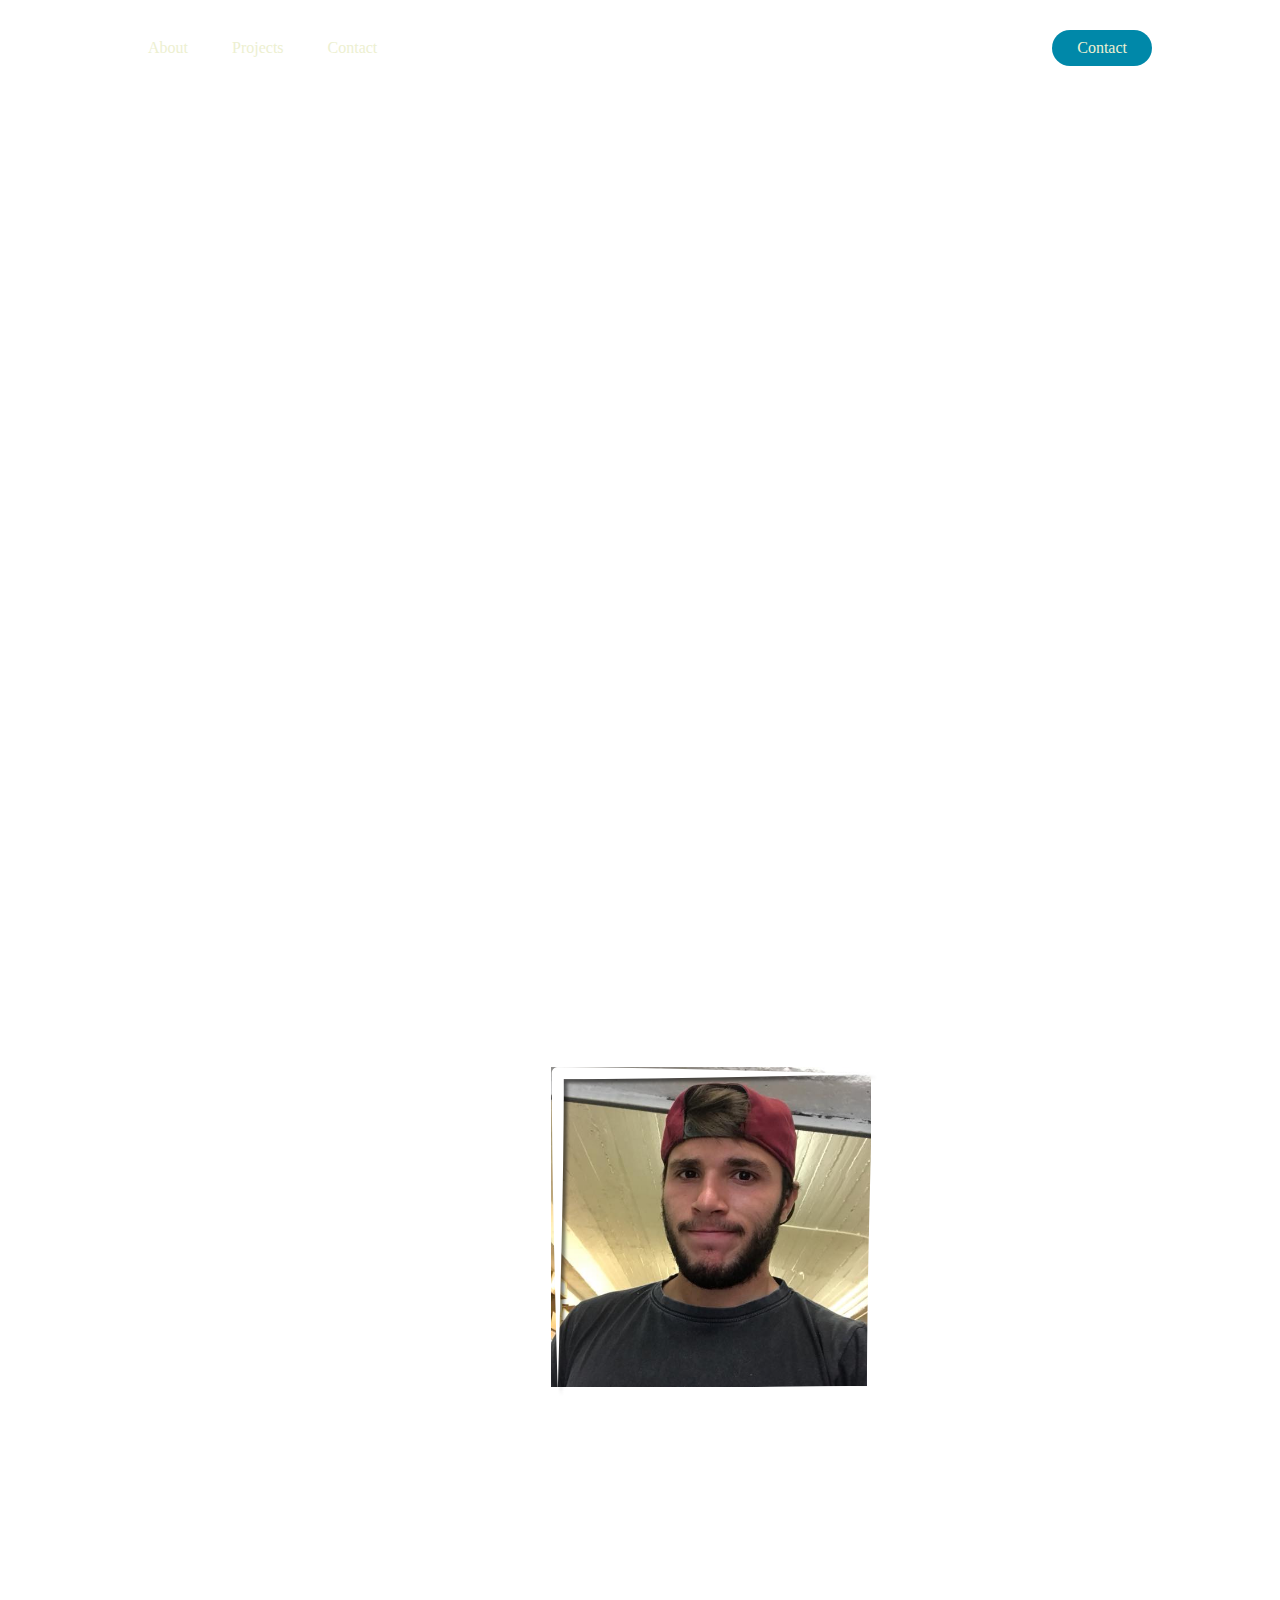
==== index.html @ 38c50eb5 "Rename main.html to index.html" ====
<!DOCTYPE html>
<html>

<head>

<title>Teixeira Claudio</title>
    <link href="main.css" rel="stylesheet" type="text/css">
</head>
<style>









</style>
<body>


     <header>
         <nav>
             <ul class="nav_links">
                 <li><a href="#about">About</a></li>
                 <li><a href="#">Projects</a></li>
                 <li><a href="#">Contact</a></li>
             </ul>

         </nav>
         <a class="cta" href="#"><button>Contact</button></a>
     </header>

     <div class="box"></div>


     <div class='console-container'>
            <span id='text'></span>
            <div class='console-underscore' id='console'>&#95;</div>
     </div>



    <div class="test">


        <h3> Teixeira Lopes Claudio</h3>
        <h3>I code for fun</h3>
        <p>I code stuff for fun. I mainly use Python as a programming language</p>

    </div>
        <div class="box2"></div>
     <div id="about">
    <div  class="about" >

        <h3>About me</h3>
        <p> Hi my name is Claudio i am a Physics undergrad student, i love to code and i like to share my projects to the world. My favorite programming language is Python.
        My key interesst are machine learning and cybersecurity and tech.</p>

        <img src="images/me.jpg" alt="Cinque Terre" width="320" height="320">
        <img src="images/border.png">



    </div></div>


















<script src="script.js"></script>
</body>

    <div class="box4"></div>

<footer>
  Hier ein paar Copyright Informationen oder stattdessen Informationen über den &lt;Artikel&gt;?
</footer>
---- main.css ----
@import url('https://fonts.google.com/specimen/Bebas+Neue?query=bebas');
@import url('https://fonts.googleapis.com/css?family=Khula:700#');
*


{

    margin:0;
    padding:0;
    box-sizing: border-box;
    font-family: 'Bebas Neue',sans serif;





}



html {
  scroll-behavior: smooth;
}



li, a, button{
    font-weight:500;
    font-size:16px;
    color:#edf0d1;
    text-decoration:none;


}

header{

display : flex;
align-items : center;

justify-content: space-between;

padding:30px 10%;

}





.nav_links{
    list-style:none;

}


.nav_links li{

    display: inline-block;
    padding: 0px 20px;

}

.nav_links li a{
 transition:all 0.3s ease 0s;

}



.nav_links li a:hover{
 color: #0088a9;

}

button{

    padding:9px 25px;
    background-color:rgba(0,136,169,1);
    border:none;
    border-radius:50px;
    cursor: pointer;
    transition:all 0.3s ease 0s;

}




button:hover{
background-color: rgba(0,136,169,0.8);
}


body{
color:white;
background-image: url("images/background.png") ;



background-size:cover;
background-position:top;







}


.box{
padding:120px;



}

.box2{
padding:200px;



}







.test{
align-items:center;
position: relative;
width:85%;
    left:15%;

}

.test h3{
opacity:0.9;
font-size:80px;





}



.test h2{
font-size:80px;

}


.test p{
font-size:20px;

}


.about{

    position:relative;
    width:85%;
    left:15%;
    align-items:center;

    height:500px;



}

.about h3{
position:relative;
padding:25px;
font-size:80px;
top:80px;
}

.about p{
position:relative;
top:80px;
width :25%;
}

.about img{
position : absolute;





left:33%;
top:20%;
}


.about img:hover{
transform: translateY(-20px);
transform: translateX(20px);

}

.box4{
padding :100px;

}

.hidden {
  opacity:0;
}
.console-container {

      width:25%;

      right:22.5%;

  font-size:22px;

  display:block;
  position:relative;
  color:white;


  margin:auto;
}
.console-underscore {
   display:inline-block;
  position:relative;

}










footer{
position:relative;
padding:50px;
}
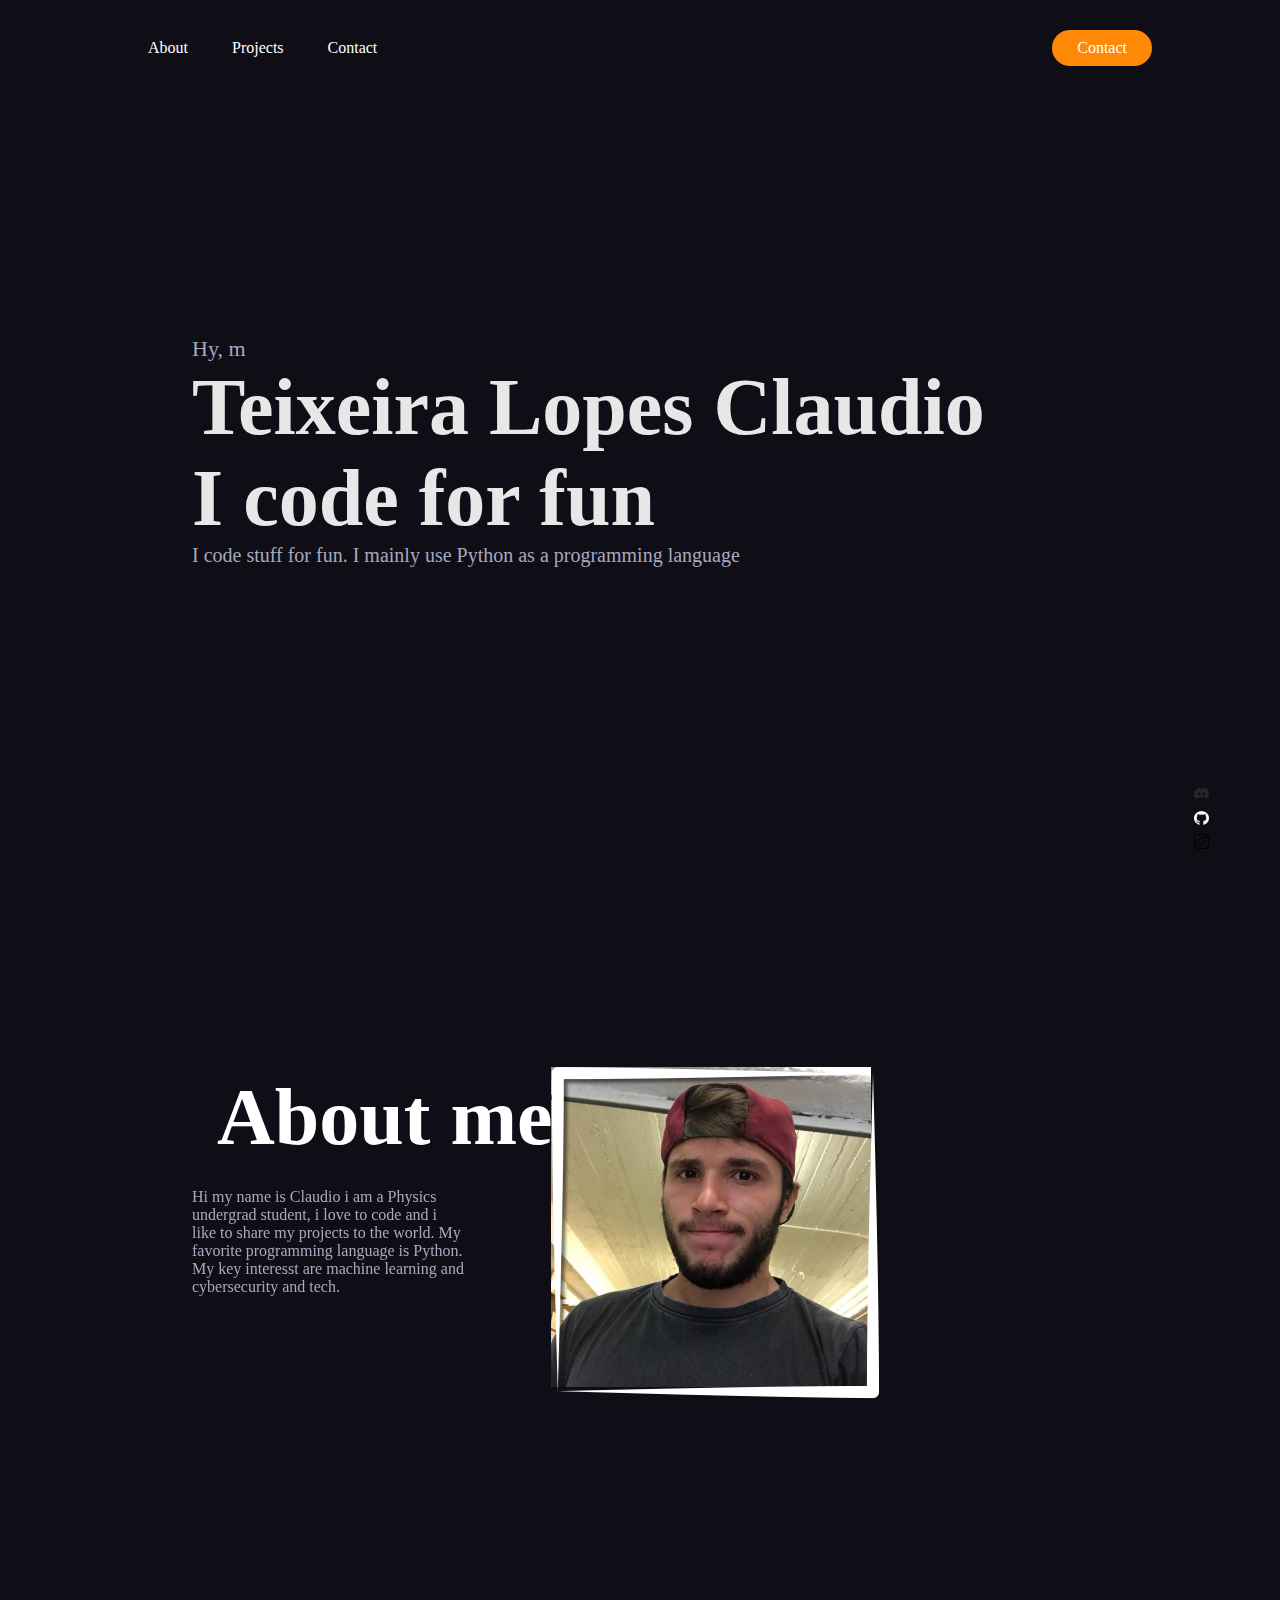
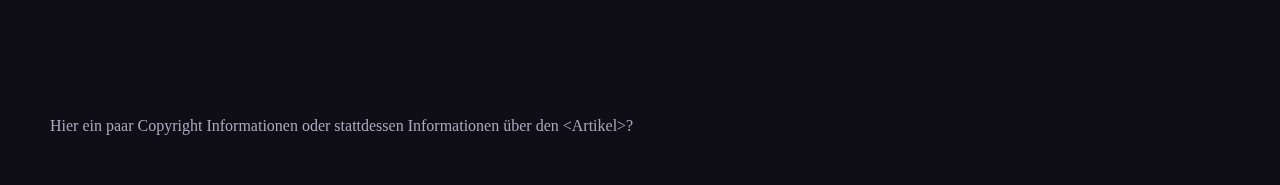
==== commit 26e0572b: "tested" ====
--- a/index.html
+++ b/index.html
@@ -18,7 +18,16 @@
 
 </style>
 <body>
+    <nav class="lol">
 
+
+    <li><img src="icons/discord.png"></li>
+        <li><img src="icons/github.png"></li>
+         <li><img src="icons/instagram.png"></li>
+
+
+
+    </nav>
 
      <header>
          <nav>
@@ -42,14 +51,16 @@
 
 
 
-    <div class="test">
+
+       <div class="test">
 
 
-        <h3> Teixeira Lopes Claudio</h3>
-        <h3>I code for fun</h3>
-        <p>I code stuff for fun. I mainly use Python as a programming language</p>
+            <h3> Teixeira Lopes Claudio</h3>
+             <h3>I code for fun</h3>
+         <p>I code stuff for fun. I mainly use Python as a programming language</p>
+       </div>
 
-    </div>
+
         <div class="box2"></div>
      <div id="about">
     <div  class="about" >
@@ -89,4 +100,4 @@
 
 <footer>
   Hier ein paar Copyright Informationen oder stattdessen Informationen über den &lt;Artikel&gt;?
-</footer>
+</footer>--- a/main.css
+++ b/main.css
@@ -1,6 +1,14 @@
 @import url('https://fonts.google.com/specimen/Bebas+Neue?query=bebas');
 @import url('https://fonts.googleapis.com/css?family=Khula:700#');
 *
+
+
+
+
+
+
+
+
 
 
 {
@@ -18,9 +26,24 @@
 
 
 
+
+
+
+
+
 html {
   scroll-behavior: smooth;
 }
+
+
+
+
+
+
+
+
+
+
 
 
 
@@ -46,9 +69,34 @@
 
 
 
+.lol{
+position: fixed;
+width: 10%;
+bottom:5%;
+right:0px;
+list-style:none;
+align-items: center;
+}
+
+.lol li{
+
+display: inline-block;
+    padding: 0px 40px;
+
+}
+
+
+
+.lol li img{
+padding:5%;
+width: 40%;
+height: 40%;
+}
+
 
 
 .nav_links{
+
     list-style:none;
 
 }
@@ -62,6 +110,7 @@
 }
 
 .nav_links li a{
+color:#fffffe;
  transition:all 0.3s ease 0s;
 
 }
@@ -74,9 +123,9 @@
 }
 
 button{
-
+    color:#fffffe;
     padding:9px 25px;
-    background-color:rgba(0,136,169,1);
+    background-color:#ff8906;
     border:none;
     border-radius:50px;
     cursor: pointer;
@@ -84,7 +133,9 @@
 
 }
 
-
+h3{
+color:white;
+}
 
 
 button:hover{
@@ -92,9 +143,14 @@
 }
 
 
+
+
+
+
 body{
-color:white;
-background-image: url("images/background.png") ;
+color:#a7a9be;
+background-color: #0f0e17 ;
+
 
 
 
@@ -224,7 +280,7 @@
 
   display:block;
   position:relative;
-  color:white;
+
 
 
   margin:auto;
@@ -248,3 +304,22 @@
 position:relative;
 padding:50px;
 }
+
+::-webkit-scrollbar {
+    width: 8px;
+}
+
+::-webkit-scrollbar-track {
+    background: rgb(15,12,41);
+background: linear-gradient(90deg, rgba(15,12,41,1) 0%, rgba(48,43,99,1) 50%, rgba(36,36,62,1) 100%);
+
+}
+
+::-webkit-scrollbar-thumb {
+background: #a7a9be;
+
+
+    border:none;
+    border-radius:80px;
+
+}
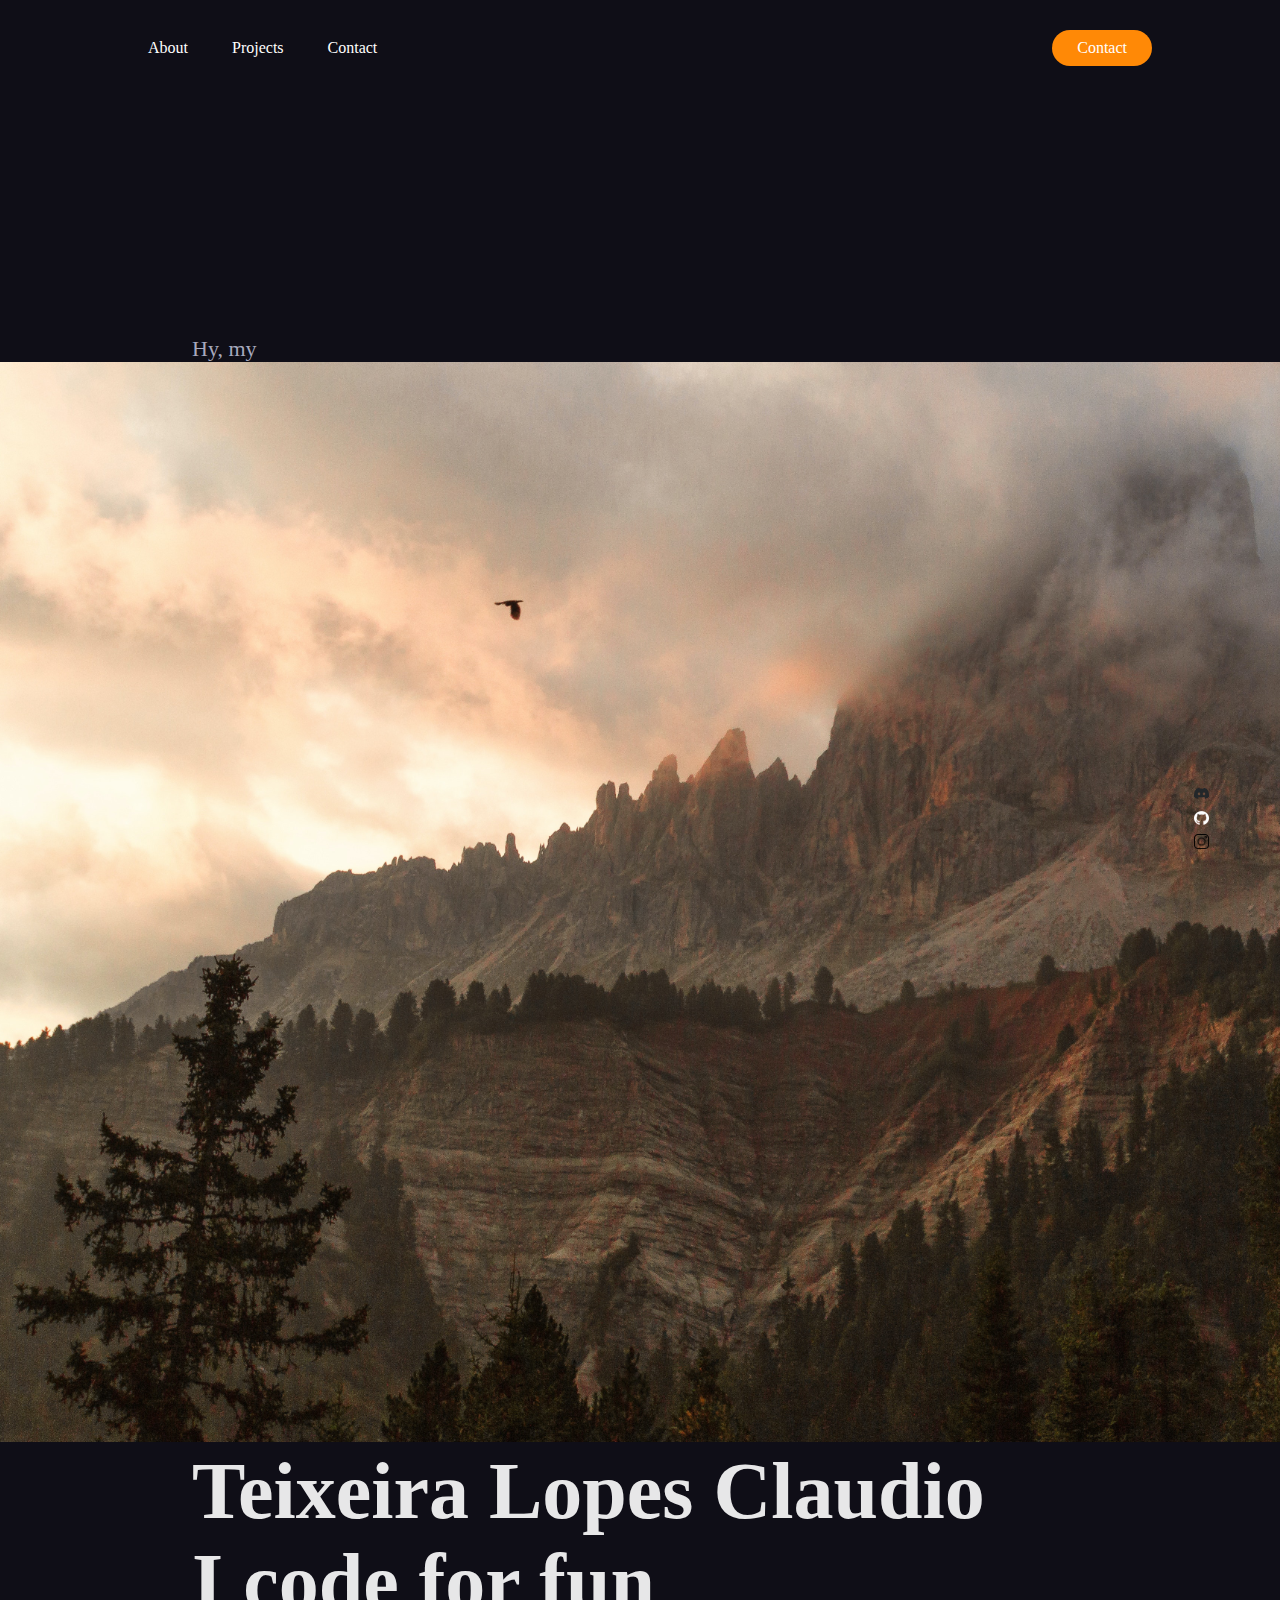
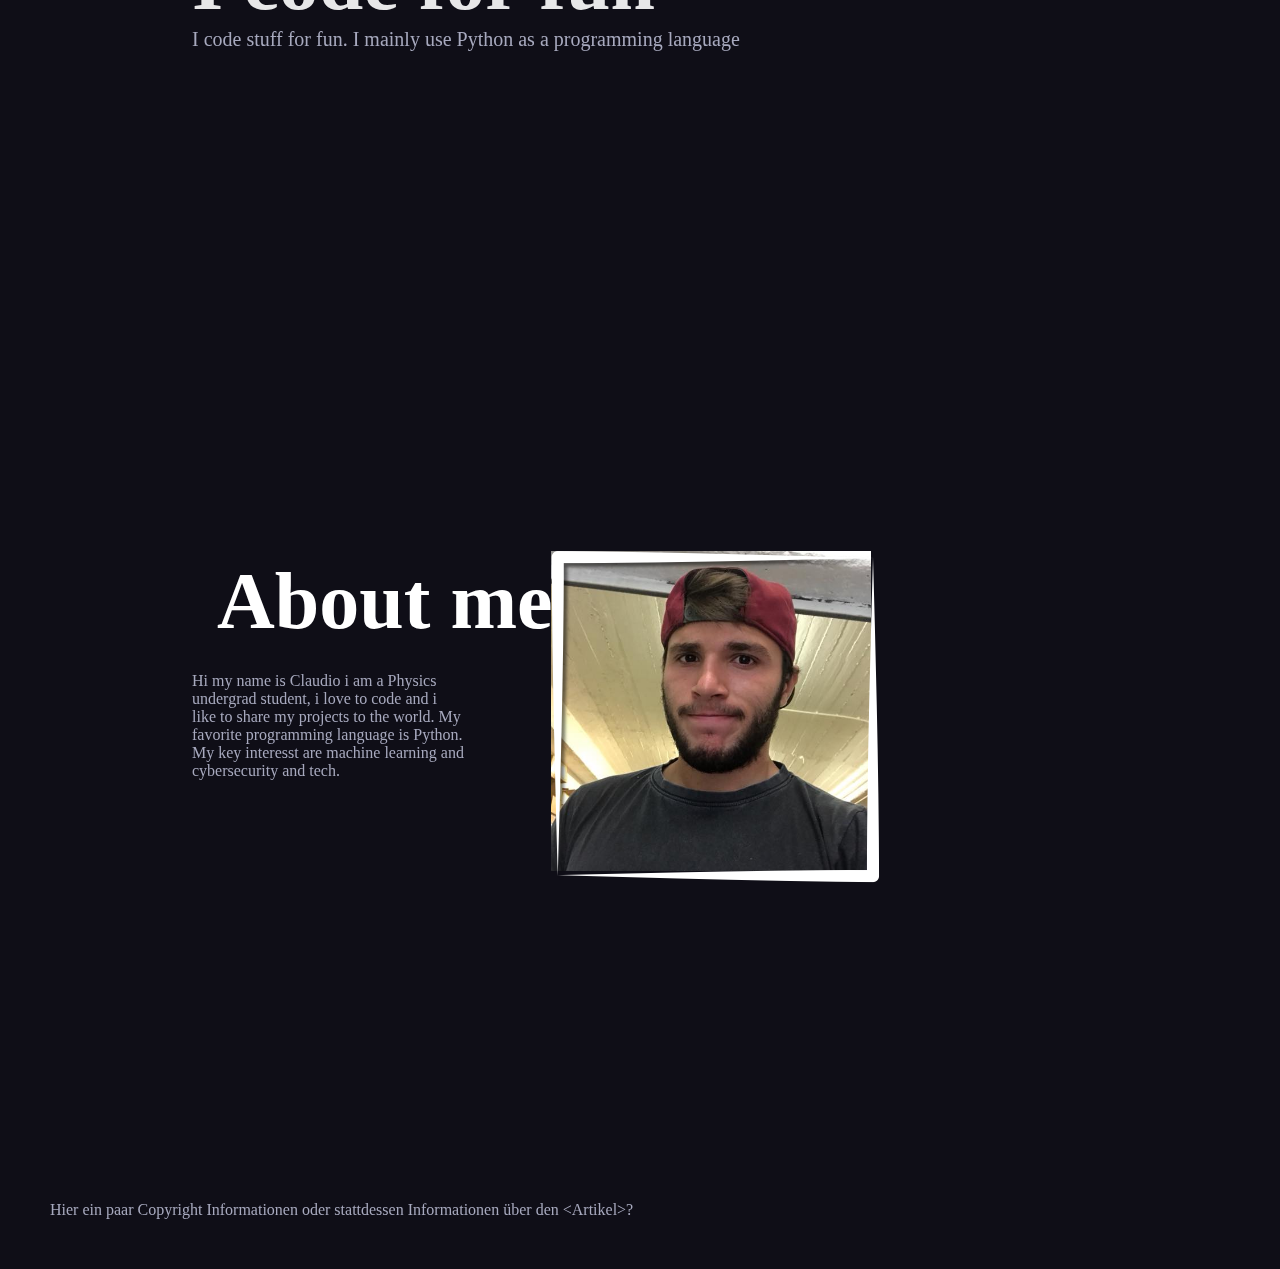
==== commit 72b74e5c: "Added a background" ====
--- a/index.html
+++ b/index.html
@@ -44,13 +44,20 @@
      <div class="box"></div>
 
 
+
+
+
      <div class='console-container'>
             <span id='text'></span>
             <div class='console-underscore' id='console'>&#95;</div>
      </div>
 
 
+    <div class="para">
 
+        <img src="images/img.png">
+
+    </div>
 
        <div class="test">
 
@@ -100,4 +107,3 @@
 
 <footer>
   Hier ein paar Copyright Informationen oder stattdessen Informationen über den &lt;Artikel&gt;?
-</footer>